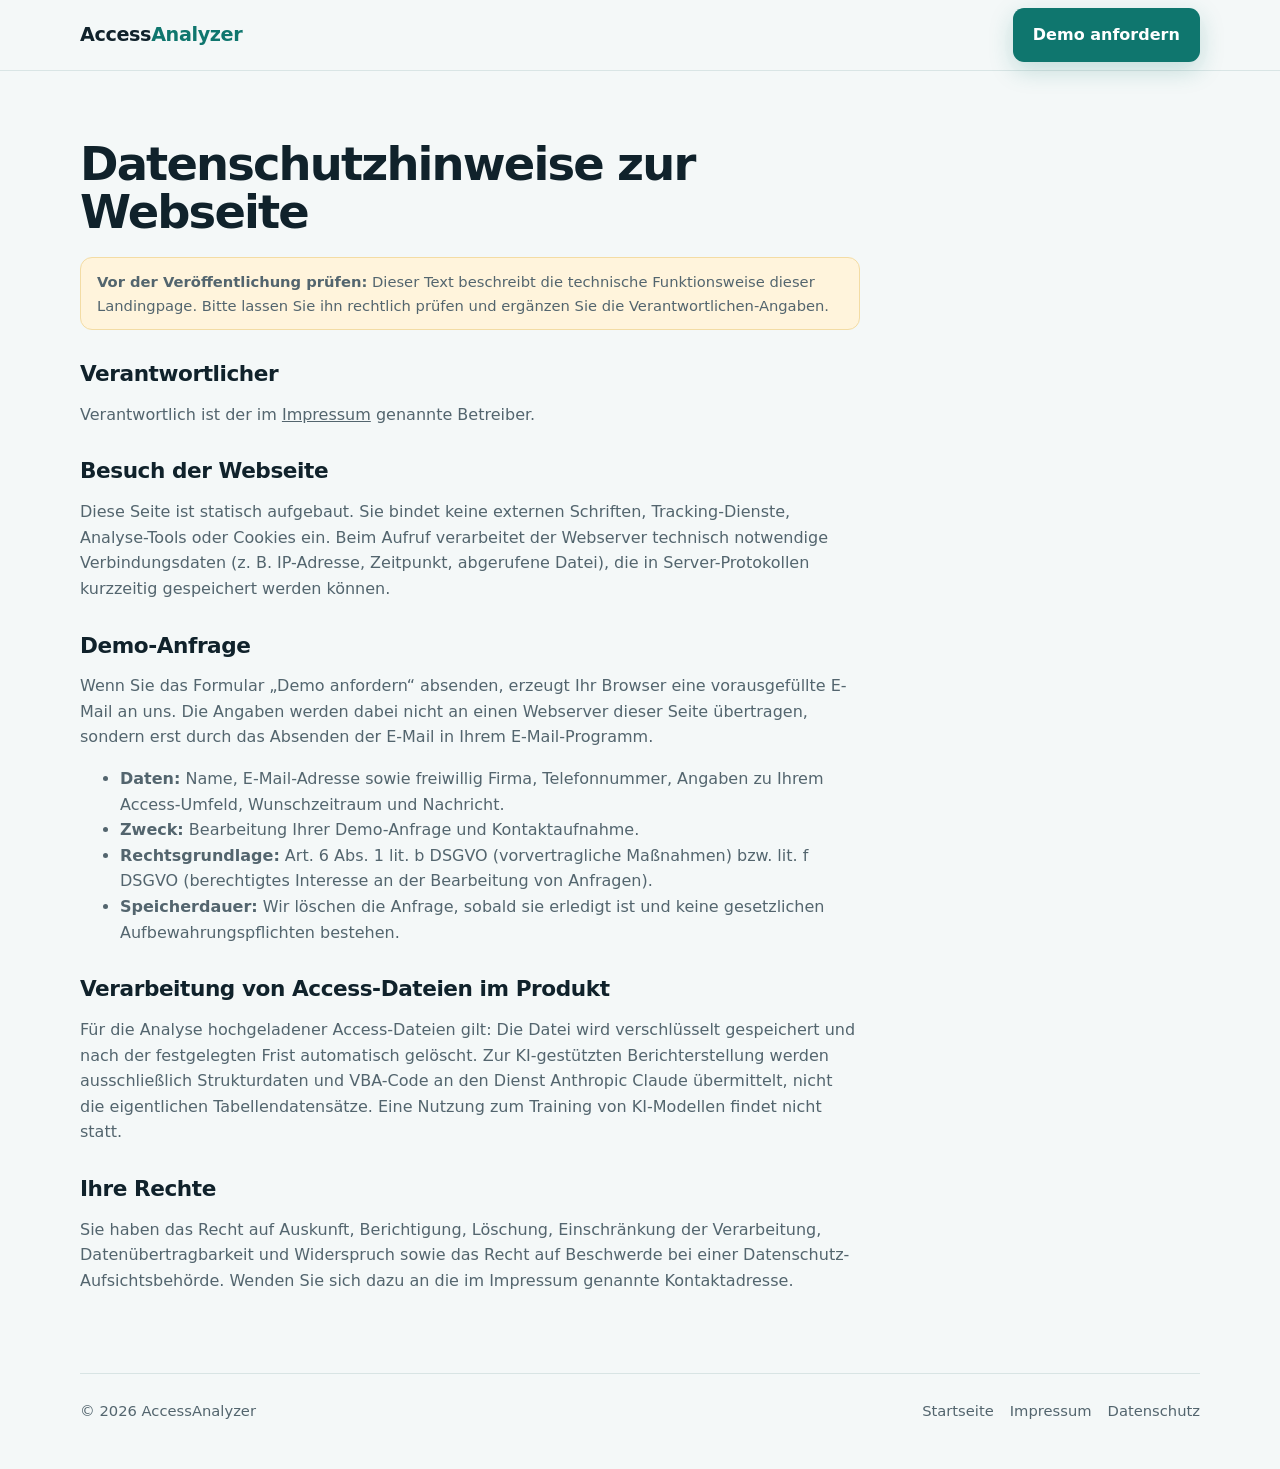
==== datenschutz.html @ 8cc6739c "Add files via upload" ====
<!doctype html>
<html lang="de">
<head>
  <meta charset="utf-8">
  <meta name="viewport" content="width=device-width,initial-scale=1">
  <meta name="robots" content="noindex">
  <title>Datenschutz – AccessAnalyzer</title>
  <link rel="stylesheet" href="style.css">
</head>
<body>
<header>
  <div class="wrap">
    <nav aria-label="Hauptnavigation">
      <a class="brand" href="index.html"><strong>Access<span>Analyzer</span></strong></a>
      <div class="navlinks"><a class="btn btn-primary" href="index.html#demo">Demo anfordern</a></div>
    </nav>
  </div>
</header>

<main class="wrap">
  <div class="text-page">
    <h1>Datenschutzhinweise zur Webseite</h1>

    <p class="todo"><strong>Vor der Veröffentlichung prüfen:</strong> Dieser Text beschreibt die technische Funktionsweise dieser Landingpage. Bitte lassen Sie ihn rechtlich prüfen und ergänzen Sie die Verantwortlichen-Angaben.</p>

    <h2>Verantwortlicher</h2>
    <p>Verantwortlich ist der im <a href="impressum.html">Impressum</a> genannte Betreiber.</p>

    <h2>Besuch der Webseite</h2>
    <p>Diese Seite ist statisch aufgebaut. Sie bindet keine externen Schriften, Tracking-Dienste, Analyse-Tools oder Cookies ein. Beim Aufruf verarbeitet der Webserver technisch notwendige Verbindungsdaten (z. B. IP-Adresse, Zeitpunkt, abgerufene Datei), die in Server-Protokollen kurzzeitig gespeichert werden können.</p>

    <h2>Demo-Anfrage</h2>
    <p>Wenn Sie das Formular „Demo anfordern“ absenden, erzeugt Ihr Browser eine vorausgefüllte E-Mail an uns. Die Angaben werden dabei nicht an einen Webserver dieser Seite übertragen, sondern erst durch das Absenden der E-Mail in Ihrem E-Mail-Programm.</p>
    <ul>
      <li><strong>Daten:</strong> Name, E-Mail-Adresse sowie freiwillig Firma, Telefonnummer, Angaben zu Ihrem Access-Umfeld, Wunschzeitraum und Nachricht.</li>
      <li><strong>Zweck:</strong> Bearbeitung Ihrer Demo-Anfrage und Kontaktaufnahme.</li>
      <li><strong>Rechtsgrundlage:</strong> Art. 6 Abs. 1 lit. b DSGVO (vorvertragliche Maßnahmen) bzw. lit. f DSGVO (berechtigtes Interesse an der Bearbeitung von Anfragen).</li>
      <li><strong>Speicherdauer:</strong> Wir löschen die Anfrage, sobald sie erledigt ist und keine gesetzlichen Aufbewahrungspflichten bestehen.</li>
    </ul>

    <h2>Verarbeitung von Access-Dateien im Produkt</h2>
    <p>Für die Analyse hochgeladener Access-Dateien gilt: Die Datei wird verschlüsselt gespeichert und nach der festgelegten Frist automatisch gelöscht. Zur KI-gestützten Berichterstellung werden ausschließlich Strukturdaten und VBA-Code an den Dienst Anthropic Claude übermittelt, nicht die eigentlichen Tabellendatensätze. Eine Nutzung zum Training von KI-Modellen findet nicht statt.</p>

    <h2>Ihre Rechte</h2>
    <p>Sie haben das Recht auf Auskunft, Berichtigung, Löschung, Einschränkung der Verarbeitung, Datenübertragbarkeit und Widerspruch sowie das Recht auf Beschwerde bei einer Datenschutz-Aufsichtsbehörde. Wenden Sie sich dazu an die im Impressum genannte Kontaktadresse.</p>
  </div>
</main>

<footer>
  <div class="wrap footer-row">
    <div>© 2026 AccessAnalyzer</div>
    <div class="legal">
      <a href="index.html">Startseite</a>
      <a href="impressum.html">Impressum</a>
      <a href="datenschutz.html">Datenschutz</a>
    </div>
  </div>
</footer>
</body>
</html>
---- style.css ----
/* ---------------------------------------------------------------------------
   AccessAnalyzer – Landingpage
   Eigenständiges Stylesheet, ohne Framework, ohne externe Schriften.
   Wird von index.html, impressum.html und datenschutz.html verwendet.
   --------------------------------------------------------------------------- */
:root{
  --bg:#f4f8f8;--surface:#fff;--text:#10222b;--muted:#53656e;
  --brand:#0f766e;--brand-dark:#0a524c;--brand-soft:#e1f3f0;
  --accent:#f59e0b;--accent-soft:#fff4dc;
  --ink:#0b1f2a;--line:#d8e4e4;--ok:#15803d;--danger:#b42318;
  --shadow:0 18px 50px rgba(11,31,42,.10);
  --radius:18px;--max:1120px;
}
*{box-sizing:border-box}
html{scroll-behavior:smooth;scroll-padding-top:84px}
body{margin:0;font-family:Inter,ui-sans-serif,system-ui,-apple-system,BlinkMacSystemFont,"Segoe UI",sans-serif;background:var(--bg);color:var(--text);line-height:1.6}
a{color:inherit}
:focus-visible{outline:3px solid var(--accent);outline-offset:2px}
.wrap{width:min(var(--max),calc(100% - 32px));margin:auto}
.skip{position:absolute;left:-999px;top:8px;background:var(--ink);color:#fff;padding:.6rem 1rem;border-radius:8px;z-index:100}
.skip:focus{left:8px}

/* Kopfzeile */
header{position:sticky;top:0;z-index:10;background:rgba(244,248,248,.93);backdrop-filter:blur(10px);border-bottom:1px solid rgba(216,228,228,.95)}
nav{height:70px;display:flex;align-items:center;justify-content:space-between;gap:20px}
.brand{display:inline-flex;align-items:center;gap:.55rem;font-weight:800;font-size:1.2rem;text-decoration:none;letter-spacing:-.02em}
.brand svg{width:30px;height:30px;flex:none}
.brand span{color:var(--brand)}
.navlinks{display:flex;align-items:center;gap:18px;font-size:.95rem}
.navlinks a{text-decoration:none;color:var(--muted)}
.navlinks a:hover{color:var(--text)}

/* Buttons */
.btn{display:inline-flex;align-items:center;justify-content:center;gap:.45rem;padding:.84rem 1.2rem;border-radius:11px;text-decoration:none;font-weight:700;font-size:1rem;font-family:inherit;border:1px solid transparent;cursor:pointer;transition:.18s ease}
.navlinks a.btn{color:#fff}
.btn-primary{background:var(--brand);color:#fff;box-shadow:0 8px 24px rgba(15,118,110,.22)}
.btn-primary:hover{background:var(--brand-dark);transform:translateY(-1px)}
.btn-secondary{background:#fff;border-color:var(--line);color:var(--text)}
.btn-secondary:hover{border-color:var(--brand)}
.btn-block{width:100%}

/* Hero */
.hero{padding:88px 0 56px}
.hero-grid{display:grid;grid-template-columns:1.1fr .9fr;gap:44px;align-items:center}
.eyebrow{display:inline-flex;gap:.45rem;align-items:center;background:var(--brand-soft);color:var(--brand-dark);padding:.38rem .75rem;border-radius:999px;font-weight:700;font-size:.85rem}
h1{font-size:clamp(2.4rem,5.4vw,4.6rem);line-height:1.03;letter-spacing:-.05em;margin:.9rem 0 1.25rem}
h1 em{font-style:normal;color:var(--brand)}
.lead{font-size:1.18rem;color:var(--muted);max-width:720px}
.actions{display:flex;gap:12px;flex-wrap:wrap;margin-top:28px}
.trustline{display:flex;gap:18px;flex-wrap:wrap;color:var(--muted);font-size:.93rem;margin-top:20px}
.trustline span:before{content:"✓";color:var(--ok);font-weight:900;margin-right:7px}

/* Berichts-Vorschau im Hero */
.report{background:var(--surface);border:1px solid var(--line);box-shadow:var(--shadow);border-radius:24px;padding:22px}
.report-top{display:flex;justify-content:space-between;align-items:center;padding-bottom:14px;border-bottom:1px solid var(--line)}
.dots{display:flex;gap:6px}.dots i{width:9px;height:9px;border-radius:50%;background:#c3d2d2}
.report h3{margin:18px 0 10px}
.er{display:block;width:100%;height:auto;background:#f6fafa;border:1px solid #e6efef;border-radius:12px}
.er text{font-family:inherit;font-size:11px;fill:#10222b}
.er .t{fill:#fff;stroke:#9dbdbb;stroke-width:1.2}
.er .h{fill:#0f766e}
.er .h-text{fill:#fff;font-weight:700}
.er line{stroke:#6f9a97;stroke-width:1.5}
.tags{display:flex;flex-wrap:wrap;gap:8px;margin-top:14px}
.tag{font-size:.8rem;font-weight:700;padding:.28rem .65rem;border-radius:999px;background:var(--brand-soft);color:var(--brand-dark)}
.tag.warn{background:var(--accent-soft);color:#8a5300}
.tag.risk{background:#fdeceb;color:var(--danger)}

/* Abschnitte */
section{padding:72px 0}
.section-head{max-width:740px;margin-bottom:30px}
h2{font-size:clamp(1.8rem,3.3vw,2.7rem);line-height:1.1;letter-spacing:-.035em;margin:0 0 12px}
.muted{color:var(--muted)}
.steps,.cards{display:grid;grid-template-columns:repeat(3,1fr);gap:18px}
.card{background:var(--surface);border:1px solid var(--line);border-radius:var(--radius);padding:25px}
.num{width:36px;height:36px;border-radius:10px;background:var(--brand-soft);color:var(--brand);display:grid;place-items:center;font-weight:800;margin-bottom:16px}
.card h3{margin:.2rem 0 .5rem;font-size:1.06rem}
.card p{margin:0;color:var(--muted)}
.feature-grid{display:grid;grid-template-columns:1fr 1fr;gap:28px}
.feature-list{display:grid;gap:12px}
.feature{display:flex;gap:12px;padding:14px 0;border-bottom:1px solid var(--line)}
.feature:last-child{border-bottom:0}
.check{flex:0 0 28px;height:28px;border-radius:50%;display:grid;place-items:center;background:#e4f5ea;color:var(--ok);font-weight:900}
.feature b{display:block}
.feature span{color:var(--muted);font-size:.95rem}

/* Zielgruppen-Band */
.audience{background:var(--ink);color:#fff;border-radius:26px;padding:clamp(28px,5vw,56px);display:grid;grid-template-columns:1fr 1fr;gap:30px;align-items:center}
.audience h2{color:#fff}
.audience p{color:#bfd0d4;margin:0}
.audience ul{margin:0;padding:0;list-style:none;display:grid;gap:12px}
.audience li{display:flex;gap:10px;color:#e6f0f1}
.audience li:before{content:"→";color:var(--accent);font-weight:900}

/* Datenschutz-Hinweis */
.security{display:grid;grid-template-columns:.8fr 1.2fr;gap:34px;align-items:start}
.notice{background:#eaf6f1;border:1px solid #d3ebe0;border-radius:18px;padding:22px}
.notice strong{color:#0e6245}
.notice p{margin:.4rem 0 .8rem}

/* FAQ */
.faq{display:grid;gap:10px}
details{background:#fff;border:1px solid var(--line);border-radius:14px;padding:0 18px}
summary{cursor:pointer;font-weight:700;padding:18px 0}
details p{color:var(--muted);margin:0 0 18px}


/* Demo-Formular */
.demo{padding-top:35px}
.demo-box{background:#fff;border:1px solid var(--line);border-radius:28px;box-shadow:var(--shadow);padding:clamp(24px,4.5vw,52px);display:grid;grid-template-columns:.9fr 1.1fr;gap:40px;align-items:start}
.demo-points{list-style:none;margin:20px 0 0;padding:0;display:grid;gap:12px}
.demo-points li{display:flex;gap:10px;color:var(--muted)}
.demo-points li:before{content:"✓";color:var(--ok);font-weight:900}
.form-grid{display:grid;grid-template-columns:1fr 1fr;gap:14px}
.field{display:grid;gap:6px}
.field.full{grid-column:1/-1}
label{font-weight:700;font-size:.92rem}
label small{font-weight:400;color:var(--muted)}
input,select,textarea{width:100%;font:inherit;color:var(--text);background:#fff;border:1px solid #b9cccc;border-radius:10px;padding:.7rem .8rem}
textarea{min-height:110px;resize:vertical}
input:focus,select:focus,textarea:focus{outline:3px solid rgba(15,118,110,.25);border-color:var(--brand)}
input:user-invalid,select:user-invalid,textarea:user-invalid{border-color:var(--danger)}
.consent{display:flex;gap:10px;align-items:flex-start;font-size:.9rem;color:var(--muted)}
.consent input{width:auto;margin-top:.3rem}
.consent label{font-weight:400}
.form-note{font-size:.88rem;color:var(--muted);margin:12px 0 0}
.form-status{display:none;margin-top:16px;padding:14px 16px;border-radius:12px;background:#eaf6f1;border:1px solid #d3ebe0;font-size:.95rem}
.form-status.show{display:block}
.form-status.error{background:#fdeceb;border-color:#f6cfcb;color:var(--danger)}
.hp{position:absolute;left:-9999px;height:0;overflow:hidden}

/* Abschluss */
.final{padding-top:35px}
.final-box{text-align:center;background:linear-gradient(135deg,#0f766e,#0a524c);color:#fff;border-radius:28px;padding:58px 24px;box-shadow:var(--shadow)}
.final-box p{color:#d3ece9}
.final-box .btn-primary{background:#fff;color:var(--brand-dark);box-shadow:none}
.final-box .btn-primary:hover{background:var(--accent-soft)}

/* Fußzeile */
footer{padding:32px 0 46px;color:var(--muted);font-size:.92rem}
.footer-row{display:flex;justify-content:space-between;gap:24px;flex-wrap:wrap;border-top:1px solid var(--line);padding-top:25px}
.legal{display:flex;gap:16px;flex-wrap:wrap}.legal a{text-decoration:none}
.legal a:hover{text-decoration:underline}

/* Textseiten (Impressum, Datenschutz) */
.text-page{max-width:780px;padding:56px 0 32px}
.text-page h1{font-size:clamp(2rem,4vw,2.9rem);letter-spacing:-.04em}
.text-page h2{font-size:1.35rem;letter-spacing:-.02em;margin-top:2rem}
.text-page p,.text-page li{color:var(--muted)}
.todo{background:var(--accent-soft);border:1px solid #f3dca4;border-radius:12px;padding:12px 16px;color:#6b4300;font-size:.92rem}

@media(max-width:820px){
  .hero{padding-top:56px}
  .hero-grid,.feature-grid,.audience,.security,.demo-box{grid-template-columns:1fr}
  .steps,.cards,.form-grid{grid-template-columns:1fr}
  .report{order:2}
  .navlinks a:not(.btn){display:none}
  h1{font-size:clamp(2.3rem,12vw,3.8rem)}
}
@media(prefers-reduced-motion:reduce){
  html{scroll-behavior:auto}
  .btn{transition:none}
}
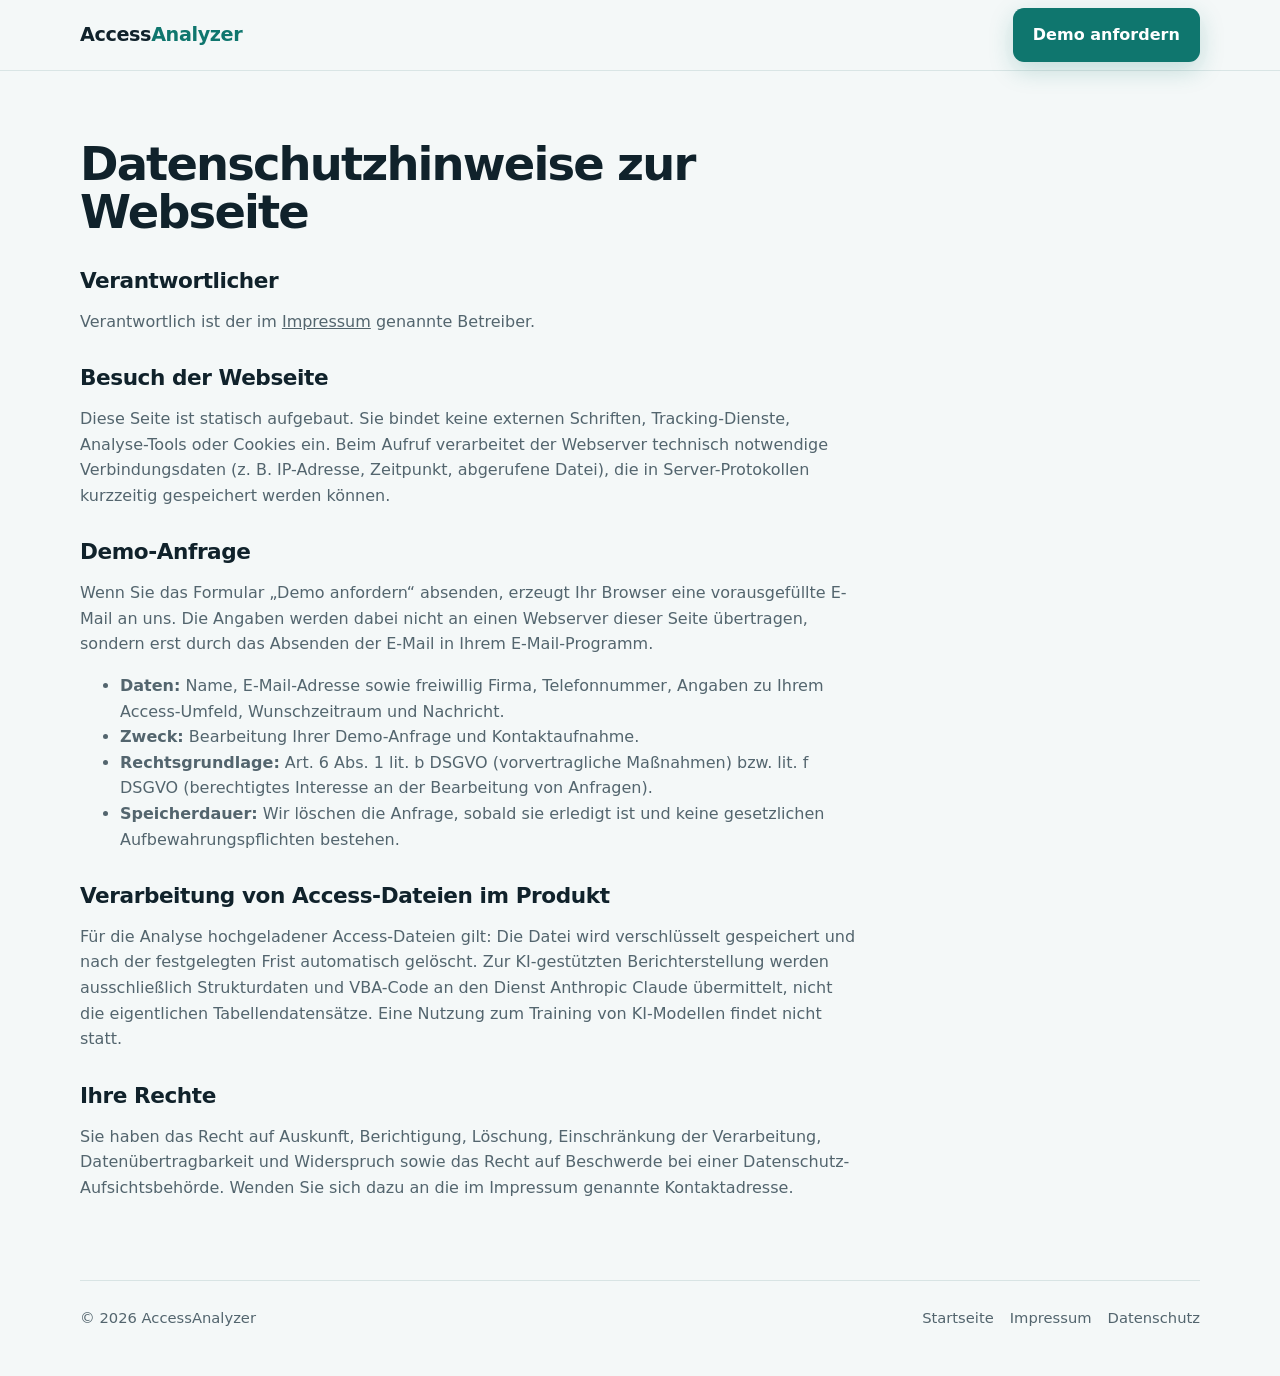
==== commit e9582204: "Add files via upload" ====
--- a/datenschutz.html
+++ b/datenschutz.html
@@ -20,8 +20,6 @@
 <main class="wrap">
   <div class="text-page">
     <h1>Datenschutzhinweise zur Webseite</h1>
-
-    <p class="todo"><strong>Vor der Veröffentlichung prüfen:</strong> Dieser Text beschreibt die technische Funktionsweise dieser Landingpage. Bitte lassen Sie ihn rechtlich prüfen und ergänzen Sie die Verantwortlichen-Angaben.</p>
 
     <h2>Verantwortlicher</h2>
     <p>Verantwortlich ist der im <a href="impressum.html">Impressum</a> genannte Betreiber.</p>
--- a/style.css
+++ b/style.css
@@ -13,7 +13,8 @@
 }
 *{box-sizing:border-box}
 html{scroll-behavior:smooth;scroll-padding-top:84px}
-body{margin:0;font-family:Inter,ui-sans-serif,system-ui,-apple-system,BlinkMacSystemFont,"Segoe UI",sans-serif;background:var(--bg);color:var(--text);line-height:1.6}
+body{margin:0;font-family:Inter,ui-sans-serif,system-ui,-apple-system,BlinkMacSystemFont,"Segoe UI",sans-serif;background:var(--bg);color:var(--text);line-height:1.6;min-height:100vh;min-height:100dvh;display:flex;flex-direction:column}
+main{flex:1 0 auto}
 a{color:inherit}
 :focus-visible{outline:3px solid var(--accent);outline-offset:2px}
 .wrap{width:min(var(--max),calc(100% - 32px));margin:auto}
@@ -137,7 +138,7 @@
 .final-box .btn-primary:hover{background:var(--accent-soft)}
 
 /* Fußzeile */
-footer{padding:32px 0 46px;color:var(--muted);font-size:.92rem}
+footer{padding:32px 0 46px;color:var(--muted);font-size:.92rem;margin-top:auto}
 .footer-row{display:flex;justify-content:space-between;gap:24px;flex-wrap:wrap;border-top:1px solid var(--line);padding-top:25px}
 .legal{display:flex;gap:16px;flex-wrap:wrap}.legal a{text-decoration:none}
 .legal a:hover{text-decoration:underline}
